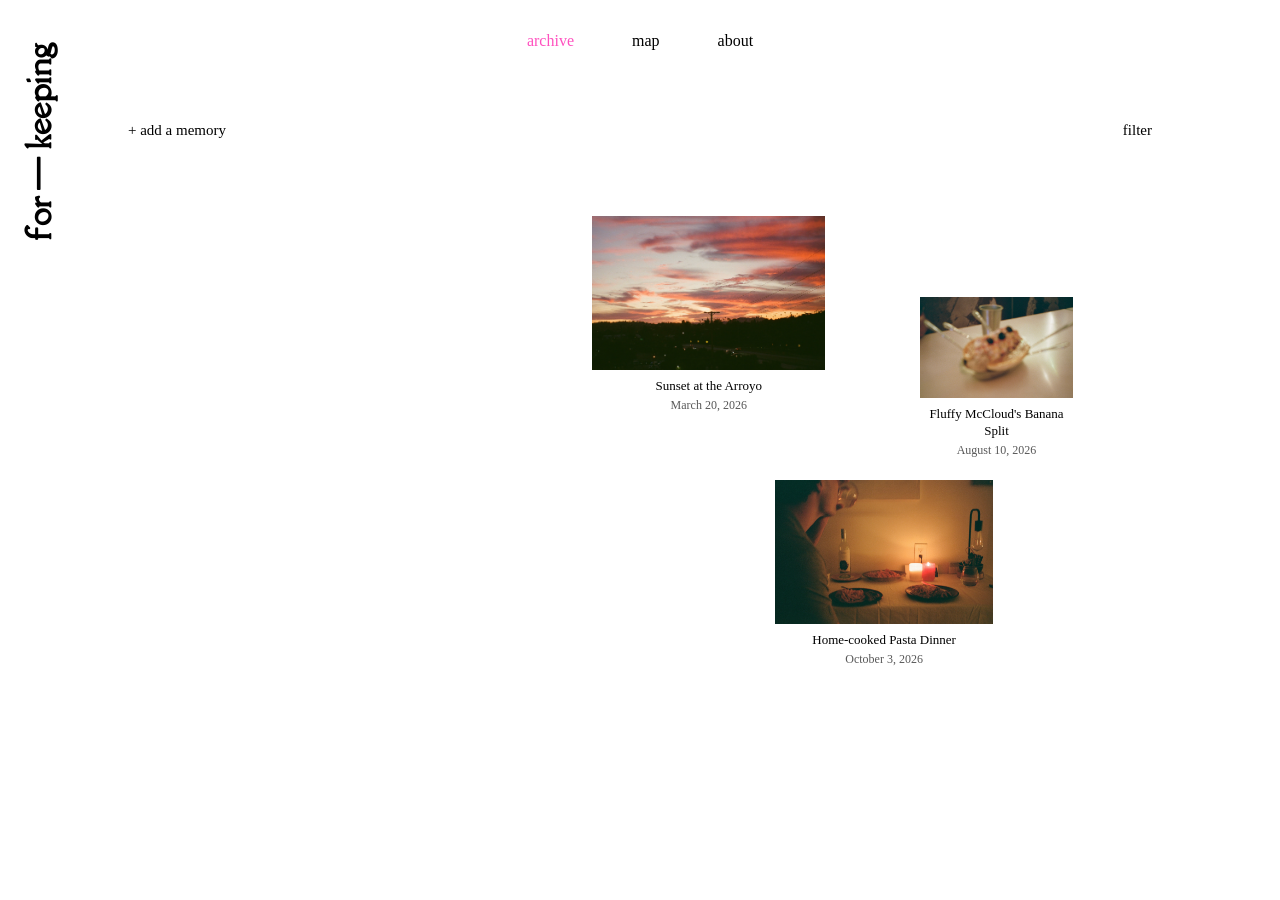
==== index.html @ 63344e78 "I remade the new homepage layout and the popup for each memory." ====
<!DOCTYPE html>
<html lang="en">
  <head>
    <meta charset="UTF-8" />
    <meta name="viewport" content="width=device-width, initial-scale=1.0" />

    <!-- title -->
    <title>for keeping</title>

    <!-- Link to CSS -->
    <link rel="stylesheet" href="css/style.css" />

    <!-- JAVASCRIPT FOR NAVIGATION AND FILTER PANEL -->
    <script>
      document.addEventListener('DOMContentLoaded', function() {

        // ---------- HAMBURGER MENU ----------

        var hamburger = document.querySelector('.mobile-menu');

        hamburger.addEventListener('click', function() {
          var menu = document.getElementById('menu');
          menu.classList.toggle('show');
        });


        // ---------- FILTER PANEL ----------

        var filterToggle = document.getElementById('filter-toggle');
        var filterPanel = document.getElementById('filter-panel');
        var closeFilter = document.getElementById('close-filter');

        function openFilters() {
          filterPanel.hidden = false;
          filterToggle.setAttribute('aria-expanded', 'true');
        }

        function closeFilters() {
          filterPanel.hidden = true;
          filterToggle.setAttribute('aria-expanded', 'false');
        }

        filterToggle.addEventListener('click', openFilters);
        closeFilter.addEventListener('click', closeFilters);

      });
    </script>
  </head>

  <body class="home">

    <!-- ---------- HEADER ---------- -->

    <header>

      <!-- Logo -->
      <h1><a href="index.html">for &mdash; keeping</a></h1>

      <!-- hamburger menu for tablet and mobile -->
      <span class="mobile-menu">&#8801;</span>

      <!-- Main navigation -->
      <nav>
        <ul id="menu">
          <li><a href="index.html" class="active">archive</a></li>
          <li><a href="map.html">map</a></li>
          <li><a href="about.html">about</a></li>
        </ul>
      </nav>

    </header>


    <!-- ---------- ARCHIVE CONTROLS ---------- -->

    <div class="archive-controls">

      <!-- Filter button and dropdown -->
      <div class="filter-wrapper">

        <button
          class="filter-toggle"
          id="filter-toggle"
          aria-expanded="false"
          aria-controls="filter-panel"
        >
          filter
        </button>

        <!-- Filter dropdown -->
        <aside class="filter-panel" id="filter-panel" hidden>

          <button
            class="close-filter"
            id="close-filter"
            aria-label="Close filters"
          >
            &times;
          </button>

          <p class="filter-heading">filter by</p>

          <div class="archive-filters">
            <button class="filter-button active" data-filter="all">all</button>
            <button class="filter-button" data-filter="comfort">comfort</button>
            <button class="filter-button" data-filter="wonder">wonder</button>
            <button class="filter-button" data-filter="savor">savor</button>
          </div>

        </aside>

      </div>

      <!-- Add memory button -->
      <button class="add-memory-button" id="add-memory-button">
        + add a memory
      </button>

    </div>


    <!-- ---------- MEMORY ARCHIVE ---------- -->

    <main id="archive">

      <!-- JavaScript will place the memory thumbnails inside this container -->
      <div id="memory-container"></div>

      <!-- ---------- MEMORY OVERLAY ---------- -->

      <div class="memory-overlay" id="memory-overlay" hidden>

        <div class="memory-overlay-content">

          <!-- Save button -->
          <button class="save-memory-button" id="save-memory-button">
            save
          </button>

          <!-- Close button -->
          <button class="close-overlay" aria-label="Close memory">
            &times;
          </button>

          <!-- Memory information will be added here by JavaScript -->
          <div id="memory-details"></div>

        </div>

      </div>


      <!-- ---------- ADD MEMORY OVERLAY ---------- -->

      <div class="memory-overlay" id="add-memory-overlay" hidden>

        <div class="memory-overlay-content add-memory-content">

          <!-- Close button -->
          <button
            class="close-overlay"
            id="close-add-memory"
            aria-label="Close add memory form"
          >
            &times;
          </button>

          <h2 class="add-memory-heading">add a memory</h2>

          <form id="add-memory-form">

            <!-- Title -->
            <label for="new-memory-title">title</label>
            <input
              type="text"
              id="new-memory-title"
              name="title"
              placeholder="Give this memory a title"
              required
            />

            <!-- Date -->
            <label for="new-memory-date">date</label>
            <input
              type="date"
              id="new-memory-date"
              name="date"
              required
            />

            <!-- Description -->
            <label for="new-memory-description">description</label>
            <textarea
              id="new-memory-description"
              name="description"
              placeholder="Write something about this memory..."
              rows="4"
            ></textarea>

            <!-- Tags -->
            <fieldset class="add-memory-tags">
              <legend>TAGS</legend>

              <label>
                <input type="checkbox" name="tags" value="comfort" />
                comfort
              </label>

              <label>
                <input type="checkbox" name="tags" value="wonder" />
                wonder
              </label>

              <label>
                <input type="checkbox" name="tags" value="savor" />
                savor
              </label>
            </fieldset>

            <!-- Media upload -->
            <label for="new-memory-media">PHOTOS AND VIDEOS</label>
            <input
              type="file"
              id="new-memory-media"
              name="media"
              accept="image/*,video/*"
              multiple
              required
            />

            <p class="upload-note">
              You can select multiple photos and videos.
            </p>

            <!-- Submit -->
            <button type="submit" class="submit-memory-button">
              SAVE MEMORY
            </button>

            <p id="add-memory-message" role="status"></p>

          </form>

        </div>

      </div>

    </main>


    <!-- ---------- JAVASCRIPT FILES ---------- -->

    <script src="js/memories.js" defer></script>
    <script src="js/storage.js" defer></script>
    <script src="js/archive.js" defer></script>

  </body>
</html>
---- css/style.css ----
@import url('https://fonts.googleapis.com/css2?family=Della+Respira&display=swap');


/* ---------- ROOT VARIABLES ---------- */

:root {
   --ink: #000000;
   --logoink: #000000;
   --paper: #fff;
   --accent: #ff51bf;
   --radius: rgb(229, 171, 185);
   --speed: 0.18s;

   --logofont: 'Della Respira', serif;
   --regfont: 'Times New Roman', serif;

   /* Archive layout parameters */
   --thumbnail-min: 90px;
   --thumbnail-max: 190px;

   /* Filter box colors */
   --filter-background: #f2f2f2;
   --filter-border: rgba(0, 0, 0, 0.3);
   --filter-hover: #e5e5e5;
}


/* ---------- GENERAL STYLING ---------- */

* {
   box-sizing: border-box;
}

body {
   font-family: var(--regfont);
   color: var(--ink);
   background: var(--paper);
   margin: 0;
}

html {
   scroll-behavior: smooth;
}


/* ---------- HEADER ---------- */

header {
   position: relative;
   z-index: 10;
}


/* Logo */

h1 {
   font-family: var(--logofont);
   color: var(--logoink);
   position: absolute;
   top: 15rem;
   left: 1rem;
   transform: rotate(-90deg);
   transform-origin: left top;
   margin: 0;
}

h1 a {
   color: var(--ink);
   text-decoration: none;
}

h1 a:hover {
   color: var(--accent);
}


/* Navigation */

nav {
   position: relative;
   z-index: 10;
   display: flex;
   justify-content: center;
}

nav ul {
   display: flex;
   flex-direction: row;
   justify-content: center;
   align-items: center;
   gap: 10px;
   list-style-type: none;
   margin: 0;
   padding: 1rem 0;
}

nav li {
   margin: 0;
}

nav a {
   display: block;
   padding: 1rem 1.5rem;
   color: var(--ink);
   text-decoration: none;
   transition: color 0.25s ease;
}

nav li a:hover {
   color: var(--accent);
}

nav a.active {
   color: var(--accent);
}


/* Hamburger menu */

.mobile-menu {
   display: none;
   cursor: pointer;
}


/* ---------- ARCHIVE CONTROLS ---------- */

/* 
   The controls are arranged in reverse order:
   filter appears on the right and add memory on the left.
*/

.archive-controls {
   position: relative;
   display: flex;
   justify-content: space-between;
   align-items: flex-start;
   flex-direction: row-reverse;
   width: 100%;
   margin: 2rem auto 1rem;

   /* Keeps both buttons slightly inward from the page edges */
   padding: 0 clamp(24px, 10vw, 160px);
}


/* Wrapper keeps the filter dropdown attached to its button */

.filter-wrapper {
   position: relative;
}


/* Shared button styling */

.filter-toggle,
.add-memory-button {
   background: none;
   border: none;
   padding: .5rem 0;
   color: var(--ink);
   font-family: var(--regfont);
   font-size: 15px;
   cursor: pointer;
   transition: color var(--speed) ease;
}

.filter-toggle:hover,
.add-memory-button:hover {
   color: var(--accent);
}


/* ---------- FILTER DROPDOWN ---------- */

/*
   The panel opens directly below the filter button.
   right: 0 aligns the panel's right edge with the button.
   Its width is limited so it stays inside the screen.
*/

.filter-panel {
   position: absolute;
   top: calc(100% + 12px);
   right: 0;
   left: auto;
   z-index: 50;

   width: min(280px, calc(100vw - 3rem));
   padding: 1.5rem;

   background: var(--filter-background);
   border: 1px solid var(--filter-border);
   box-shadow: 0 5px 18px rgba(0, 0, 0, .08);
}

/* Hides the panel until the filter button is clicked */

.filter-panel[hidden] {
   display: none;
}


/* Close button */

.close-filter {
   position: absolute;
   top: .8rem;
   right: 1rem;

   background: none;
   border: none;
   padding: 0;

   color: var(--ink);
   font-family: var(--regfont);
   font-size: 22px;
   line-height: 1;
   cursor: pointer;
}

.close-filter:hover {
   color: var(--accent);
}


/* Filter heading */

.filter-heading {
   margin: 0 0 1rem;
   font-size: 14px;
   text-transform: lowercase;
}


/* ---------- FILTER OPTIONS ---------- */

/*
   The filter options use a three-column grid.

   "All" occupies the entire first row.
   Comfort, Wonder, and Savor sit together on the second row.
*/

.archive-filters {
   display: grid;
   grid-template-columns: repeat(3, max-content);
   justify-content: start;
   align-items: center;
   column-gap: .5rem;
   row-gap: .65rem;
}


/* Individual filter buttons */

.filter-button {
   background: transparent;
   border: 1px solid var(--filter-border);
   border-radius: 0;
   padding: .4rem .6rem;

   color: var(--ink);
   font-family: var(--regfont);
   font-size: 14px;
   white-space: nowrap;
   cursor: pointer;

   transition:
      background-color var(--speed) ease,
      color var(--speed) ease,
      border-color var(--speed) ease;
}


/* The All option appears by itself on the first row */

.filter-button[data-filter="all"] {
   grid-column: 1 / -1;
   justify-self: start;
}


/* Hover state for the individual category buttons */

.filter-button:not([data-filter="all"]):hover {
   background: var(--filter-hover);
}


/* Selected category buttons */

.filter-button.active:not([data-filter="all"]) {
   background: var(--ink);
   border-color: var(--ink);
   color: white;
}


/* Add an X beside selected categories */

.filter-button.active:not([data-filter="all"])::after {
   content: " ×";
   margin-left: .35rem;
}


/* Hover state for the All option */

.filter-button[data-filter="all"]:hover {
   color: var(--accent);
}


/* Active All option */

.filter-button[data-filter="all"].active {
   background: var(--ink);
   border-color: var(--ink);
   color: white;
}


/* ---------- MEMORY ARCHIVE ---------- */

#archive {
   width: 100%;
   position: relative;
}


/* Container where JavaScript places memories */

#memory-container {
   position: relative;
   width: 100%;
   min-height: 80vh;
   padding: 2rem 8vw 8rem 10vw;
}


/* Individual memory */

.memory {
   position: absolute;
   margin: 0;
   cursor: pointer;
}


/* Memory thumbnail */

.memory-thumbnail {
   display: block;
   width: 100%;
   height: auto;
   object-fit: contain;
   transition: opacity 0.2s ease;
}

.memory:hover .memory-thumbnail {
   opacity: 0.8;
}


/* Memory caption */

.memory-caption {
   width: 100%;
   margin: 8px 0 0;
   font-family: var(--regfont);
   font-size: 13px;
   line-height: 1.3;
   text-align: center;
}

.memory-title {
   display: block;
   color: var(--ink);
   font-size: inherit;
}

.memory-date {
   display: block;
   color: var(--ink);
   opacity: 0.65;
   font-size: 12px;
   margin-top: 3px;
}


/* ---------- MEMORY OVERLAY ---------- */

.memory-overlay {
   position: fixed;
   inset: 0;
   z-index: 100;
   display: flex;
   justify-content: center;
   align-items: center;
   padding: 3rem;
   background: rgba(0, 0, 0, 0.4);
   overflow-y: auto;
}

.memory-overlay[hidden] {
   display: none;
}

.memory-overlay-content {
   position: relative;
   background: var(--paper);
   width: 85%;
   max-width: 900px;
   max-height: 85vh;
   overflow-y: auto;
   padding: 3rem;
}

.close-overlay {
   position: absolute;
   top: 1rem;
   right: 1.5rem;
   background: none;
   border: none;
   font-family: var(--regfont);
   font-size: 28px;
   cursor: pointer;
   color: var(--ink);
}

.close-overlay:hover {
   color: var(--accent);
}


/* ---------- MEMORY OVERLAY CONTENT ---------- */

.memory-detail-title {
   font-family: var(--regfont);
   font-size: 24px;
   font-weight: normal;
   margin: 0 0 .5rem;
}

.memory-detail-date {
   font-size: 13px;
   opacity: .65;
   margin: 0 0 1.5rem;
}

.memory-detail-description {
   font-size: 15px;
   line-height: 1.5;
   margin: 0 0 1.5rem;
}

.memory-detail-tags {
   display: flex;
   flex-wrap: wrap;
   gap: .5rem;
   margin-bottom: 2rem;
}

.memory-detail-tag {
   border: 1px solid var(--filter-border);
   padding: .3rem .6rem;
   font-size: 12px;
}

.memory-detail-media {
   display: flex;
   flex-direction: column;
   align-items: center;
   gap: 1.5rem;
   margin-top: 1rem;
}

.memory-detail-image,
.memory-detail-video {
   display: block;
   width: 100%;
   max-height: 65vh;
   object-fit: contain;
}


/* ---------- EDITABLE MEMORY INFORMATION ---------- */

/* Title */

.memory-detail-title {
   cursor: text;
   outline: none;
   border-radius: 2px;
   transition: background-color var(--speed) ease;
}

.memory-detail-title:hover,
.memory-detail-title:focus {
   background-color: #f2f2f2;
}


/* Date */

.memory-detail-date {
   display: block;
   border: none;
   background: transparent;
   padding: 3px;
   font-family: var(--regfont);
   font-size: 13px;
   color: var(--ink);
   opacity: .65;
   cursor: pointer;
}

.memory-detail-date:hover,
.memory-detail-date:focus {
   background-color: #f2f2f2;
   opacity: 1;
   outline: none;
}


/* Description */

.memory-detail-description {
   min-height: 1.5rem;
   cursor: text;
   outline: none;
   border-radius: 2px;
   transition: background-color var(--speed) ease;
}

.memory-detail-description:hover,
.memory-detail-description:focus {
   background-color: #f2f2f2;
}

.memory-detail-description:empty::before {
   content: attr(data-placeholder);
   color: #999;
}


/* Tags */

.memory-detail-tags-heading {
   font-size: 14px;
   margin-bottom: .5rem;
}

.memory-edit-media-heading {
   font-size: 14px;
   margin-bottom: .5rem;
}

.memory-detail-tags {
   display: flex;
   flex-wrap: wrap;
   gap: .5rem;
   margin-bottom: 2rem;
}

.memory-detail-tag {
   background: transparent;
   border: 1px solid var(--filter-border);
   border-radius: 0;
   padding: .3rem .6rem;
   font-family: var(--regfont);
   font-size: 12px;
   color: var(--ink);
   cursor: pointer;
   transition: background-color var(--speed) ease, color var(--speed) ease;
}

.memory-detail-tag:hover {
   background-color: var(--filter-hover);
}

.memory-detail-tag.selected {
   background-color: var(--ink);
   color: white;
   border-color: var(--ink);
}


/* Save and delete buttons */

#save-memory-button,
.memory-delete-button {
   display: inline-block;
   background: transparent;
   border: 1px solid var(--filter-border);
   border-radius: 0;
   padding: .3rem .6rem;


   font-family: var(--regfont);
   font-size: 12px;
   line-height: normal;
   color: var(--ink);

   cursor: pointer;
   transition: background-color var(--speed) ease, color var(--speed) ease;
}

#save-memory-button {
    margin-bottom: 2rem;
}

.memory-delete-button {
    margin-top: 2rem;
}

#save-memory-button:hover,
.memory-delete-button:hover {
   background-color: var(--filter-hover);
}

#save-memory-button:disabled,
.memory-delete-button:disabled {
   opacity: .5;
   cursor: default;
}


/* ---------- ADD MEMORY FORM ---------- */

.add-memory-content {
   text-align: left;
   max-width: 650px;
}

.add-memory-heading {
   font-family: var(--regfont);
   font-size: 24px;
   font-weight: normal;
   margin: 0 0 2rem;
}

#add-memory-form {
   display: flex;
   flex-direction: column;
   gap: .6rem;
}

#add-memory-form > label {
   font-size: 13px;
   margin-top: .8rem;
}

#add-memory-form input[type="text"],
#add-memory-form input[type="date"],
#add-memory-form textarea {
   width: 100%;
   box-sizing: border-box;
   padding: .7rem;
   border: 1px solid var(--filter-border);
   border-radius: 0;
   background: transparent;
   color: var(--ink);
   font-family: var(--regfont);
   font-size: 14px;
}

#add-memory-form textarea {
   resize: vertical;
   line-height: 1.5;
}

#add-memory-form input:focus,
#add-memory-form textarea:focus {
   outline: 1px solid var(--ink);
}

.add-memory-tags {
   display: flex;
   flex-wrap: wrap;
   gap: 1rem;
   border: none;
   padding: 0;
   margin: 1rem 0;
}

.add-memory-tags legend {
   font-size: 13px;
   margin-bottom: .8rem;
}

.add-memory-tags label {
   display: flex;
   align-items: center;
   gap: .4rem;
   font-size: 13px;
   cursor: pointer;
}

.add-memory-tags input {
   accent-color: var(--ink);
}

#new-memory-media {
   font-family: var(--regfont);
   font-size: 13px;
   max-width: 100%;
}

.upload-note {
   font-size: 12px;
   opacity: .6;
   margin: .2rem 0 1rem;
}

.submit-memory-button {
   align-self: flex-start;
   padding: .7rem 1.2rem;
   margin-top: 1rem;
   border: 1px solid var(--ink);
   border-radius: 0;
   background: var(--ink);
   color: white;
   font-family: var(--regfont);
   font-size: 13px;
   cursor: pointer;
   transition: background-color var(--speed) ease, color var(--speed) ease;
}

.submit-memory-button:hover {
   background: transparent;
   color: var(--ink);
}

.submit-memory-button:disabled {
   opacity: .5;
   cursor: wait;
}

#add-memory-message {
   font-size: 13px;
   margin-top: .5rem;
}




/* ---------- EDITABLE MEMORY MEDIA ---------- */

.memory-edit-media-list {
  display: flex;
  flex-direction: column;
  gap: 1.5rem;
}

.memory-edit-media-item {
  display: flex;
  flex-direction: column;
  align-items: flex-start;
  gap: .5rem;
}

.memory-edit-media-item img,
.memory-edit-media-item video {
  display: block;
  max-width: 100%;
  max-height: 450px;
  object-fit: contain;
}

.memory-media-remove-button,
.memory-add-media-label {
  display: inline-block;
  background: transparent;
  border: 1px solid var(--filter-border);
  border-radius: 0;
  padding: .3rem .6rem;
  font-family: var(--regfont);
  font-size: 12px;
  line-height: normal;
  color: var(--ink);
  cursor: pointer;
  transition: background-color var(--speed) ease;
}

.memory-media-remove-button:hover,
.memory-add-media-label:hover {
  background-color: var(--filter-hover);
}

.memory-add-media-label {
  display: inline-block;
  margin-top: 1rem;
  padding: 0;
  background: transparent;
  border: none;
  border-radius: 0;
  font-family: var(--regfont);
  font-size: 14px;
  line-height: normal;
  color: var(--ink);
  cursor: pointer;
  transition: opacity var(--speed) ease;
}

.memory-add-media-label:hover {
  opacity: .6;
}

.memory-add-media-input {
  display: none;
}

.memory-media-remove-button:disabled {
  opacity: .5;
  cursor: default;
}




/* ---------- TABLET ---------- */

@media screen and (min-width: 768px) and (max-width: 1024px) {

   /* Header */

   header {
      flex-direction: column;
      justify-content: center;
      align-items: stretch;
      text-align: center;
      padding: 0;
   }

   h1 {
      position: relative;
      top: auto;
      left: auto;
      transform: none;
      text-align: center;
      margin: 1rem 0;
   }


   /* Hamburger menu */

   .mobile-menu {
      display: block;
      font-size: 3rem;
      color: var(--ink);
      position: absolute;
      top: .5rem;
      left: 1rem;
      z-index: 30;
   }


   /* Navigation dropdown */

   nav ul {
      flex-direction: column;
      align-items: flex-start;
      position: absolute;
      top: 0;
      left: 1rem;
      width: 180px;
      background-color: white;
      padding: .5rem;
      opacity: 0;
      visibility: hidden;
      pointer-events: none;
      transition: opacity .2s ease, visibility .2s ease;
   }

   nav ul.show {
      opacity: 1;
      visibility: visible;
      pointer-events: auto;
   }

   nav ul li {
      width: 100%;
      text-align: left;
   }

   nav ul li a {
      padding: .7rem 1rem;
   }

   nav {
      width: 100%;
   }

   nav li {
      width: 100%;
   }


   /* Archive controls */

   .archive-controls {
      margin-top: 1.5rem;
      padding: 0 6vw;
   }


   /* Memory archive */

   #memory-container {
      padding: 2rem 5vw 6rem;
   }


   /* Memory overlay */

   .memory-overlay-content {
      width: 90%;
      padding: 2.5rem;
   }

}


/* ---------- MOBILE ---------- */

@media screen and (max-width: 767px) {

   /* Header */

   header {
      position: relative;
      z-index: 10;
      flex-direction: column;
      justify-content: center;
      align-items: stretch;
      text-align: center;
      padding: 0;
   }

   h1 {
      position: relative;
      top: auto;
      left: auto;
      transform: none;
      text-align: center;
      margin: 1rem 0;
   }


   /* Hamburger menu */

   .mobile-menu {
      display: block;
      font-size: 3rem;
      color: var(--ink);
      position: absolute;
      top: .5rem;
      left: 1rem;
      z-index: 30;
   }


   /* Navigation dropdown */

   nav ul {
      flex-direction: column;
      align-items: flex-start;
      position: absolute;
      top: 0;
      left: 1rem;
      width: 180px;
      background-color: white;
      padding: .5rem;
      z-index: 100;
      opacity: 0;
      visibility: hidden;
      pointer-events: none;
      transition: opacity .2s ease, visibility .2s ease;
   }

   nav ul.show {
      opacity: 1;
      visibility: visible;
      pointer-events: auto;
   }

   nav ul li {
      width: 100%;
      text-align: left;
   }

   nav ul li a {
      padding: .7rem 1rem;
   }

   nav {
      width: 100%;
   }

   nav li {
      width: 100%;
   }


   /* Archive controls */

   .archive-controls {
      padding: 0 1.5rem;
      margin: 1.5rem auto;
   }

   .filter-toggle,
   .add-memory-button {
      font-size: 14px;
   }

   .filter-panel {
      width: min(250px, calc(100vw - 3rem));
   }


   /* Memory archive */

   #memory-container {
      display: flex;
      flex-direction: column;
      align-items: center;
      gap: 3rem;
      padding: 2rem 1rem 6rem;
      min-height: 60vh;
   }

   .memory {
      position: relative;
      width: auto;
      max-width: 80%;
   }

   .memory-thumbnail {
      width: 100%;
      height: auto;
   }

   .memory-caption {
      font-size: 13px;
   }


   /* Memory overlay */

   .memory-overlay {
      padding: 1rem;
   }

   .memory-overlay-content {
      width: 100%;
      max-height: 90vh;
      padding: 2.5rem 1.25rem 1.5rem;
   }

}
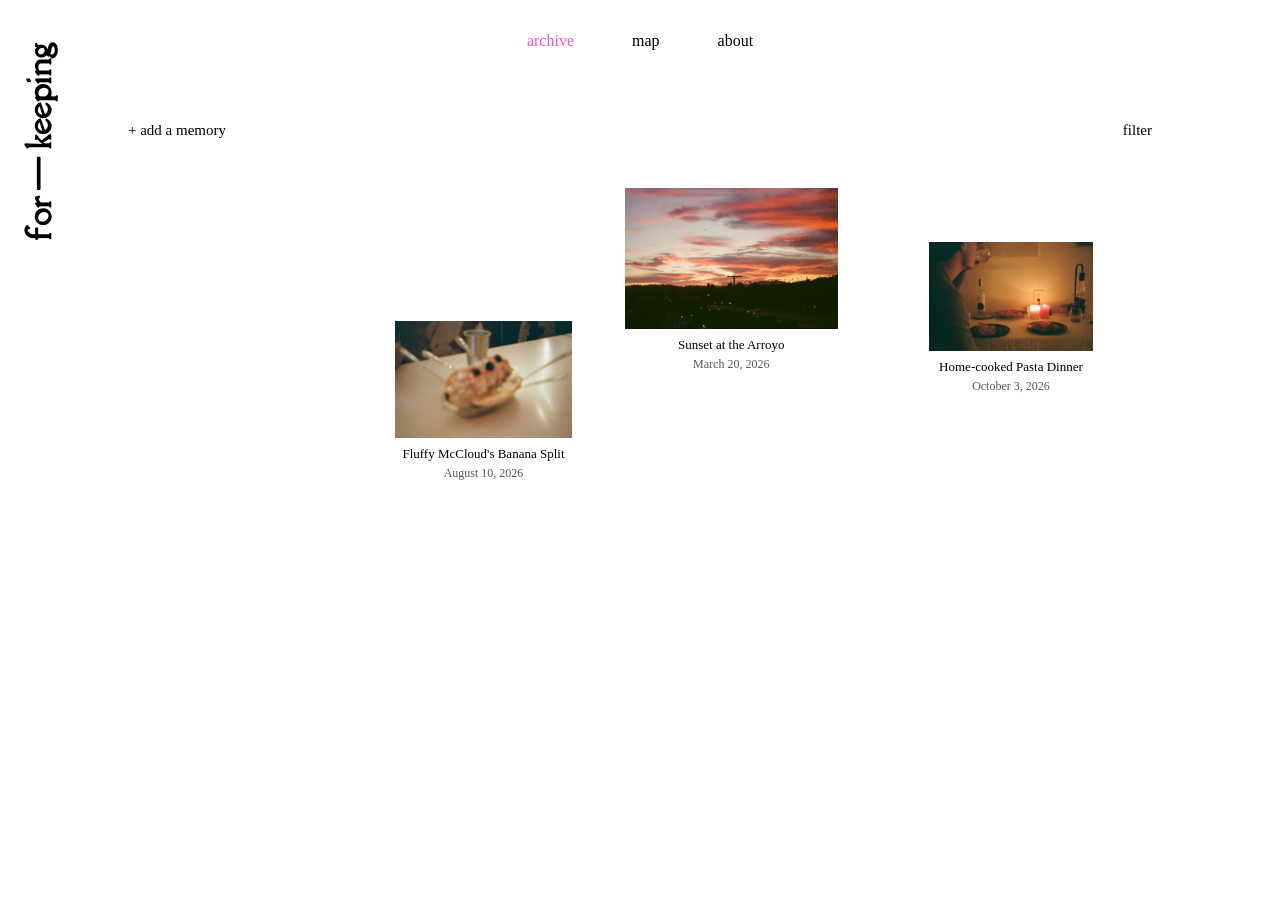
==== commit 4da9028f: "Testing the map feature by accessing it through Github pages" ====
--- a/index.html
+++ b/index.html
@@ -3,14 +3,11 @@
   <head>
     <meta charset="UTF-8" />
     <meta name="viewport" content="width=device-width, initial-scale=1.0" />
-
-    <!-- title -->
     <title>for keeping</title>
 
-    <!-- Link to CSS -->
     <link rel="stylesheet" href="css/style.css" />
-
-    <!-- JAVASCRIPT FOR NAVIGATION AND FILTER PANEL -->
+    <link rel="stylesheet" href="css/location.css" />
+
     <script>
       document.addEventListener('DOMContentLoaded', function() {
 
@@ -52,14 +49,8 @@
     <!-- ---------- HEADER ---------- -->
 
     <header>
-
-      <!-- Logo -->
       <h1><a href="index.html">for &mdash; keeping</a></h1>
-
-      <!-- hamburger menu for tablet and mobile -->
       <span class="mobile-menu">&#8801;</span>
-
-      <!-- Main navigation -->
       <nav>
         <ul id="menu">
           <li><a href="index.html" class="active">archive</a></li>
@@ -67,17 +58,13 @@
           <li><a href="about.html">about</a></li>
         </ul>
       </nav>
-
     </header>
 
 
     <!-- ---------- ARCHIVE CONTROLS ---------- -->
 
     <div class="archive-controls">
-
-      <!-- Filter button and dropdown -->
       <div class="filter-wrapper">
-
         <button
           class="filter-toggle"
           id="filter-toggle"
@@ -87,9 +74,7 @@
           filter
         </button>
 
-        <!-- Filter dropdown -->
         <aside class="filter-panel" id="filter-panel" hidden>
-
           <button
             class="close-filter"
             id="close-filter"
@@ -99,64 +84,45 @@
           </button>
 
           <p class="filter-heading">filter by</p>
-
           <div class="archive-filters">
             <button class="filter-button active" data-filter="all">all</button>
             <button class="filter-button" data-filter="comfort">comfort</button>
             <button class="filter-button" data-filter="wonder">wonder</button>
             <button class="filter-button" data-filter="savor">savor</button>
           </div>
-
         </aside>
-
       </div>
 
-      <!-- Add memory button -->
       <button class="add-memory-button" id="add-memory-button">
         + add a memory
       </button>
-
     </div>
 
 
     <!-- ---------- MEMORY ARCHIVE ---------- -->
 
     <main id="archive">
-
-      <!-- JavaScript will place the memory thumbnails inside this container -->
       <div id="memory-container"></div>
 
       <!-- ---------- MEMORY OVERLAY ---------- -->
 
       <div class="memory-overlay" id="memory-overlay" hidden>
-
         <div class="memory-overlay-content">
-
-          <!-- Save button -->
           <button class="save-memory-button" id="save-memory-button">
             save
           </button>
-
-          <!-- Close button -->
           <button class="close-overlay" aria-label="Close memory">
             &times;
           </button>
-
-          <!-- Memory information will be added here by JavaScript -->
           <div id="memory-details"></div>
-
         </div>
-
       </div>
 
 
       <!-- ---------- ADD MEMORY OVERLAY ---------- -->
 
       <div class="memory-overlay" id="add-memory-overlay" hidden>
-
         <div class="memory-overlay-content add-memory-content">
-
-          <!-- Close button -->
           <button
             class="close-overlay"
             id="close-add-memory"
@@ -168,8 +134,6 @@
           <h2 class="add-memory-heading">add a memory</h2>
 
           <form id="add-memory-form">
-
-            <!-- Title -->
             <label for="new-memory-title">title</label>
             <input
               type="text"
@@ -179,7 +143,6 @@
               required
             />
 
-            <!-- Date -->
             <label for="new-memory-date">date</label>
             <input
               type="date"
@@ -188,7 +151,6 @@
               required
             />
 
-            <!-- Description -->
             <label for="new-memory-description">description</label>
             <textarea
               id="new-memory-description"
@@ -197,27 +159,22 @@
               rows="4"
             ></textarea>
 
-            <!-- Tags -->
             <fieldset class="add-memory-tags">
               <legend>TAGS</legend>
-
               <label>
                 <input type="checkbox" name="tags" value="comfort" />
                 comfort
               </label>
-
               <label>
                 <input type="checkbox" name="tags" value="wonder" />
                 wonder
               </label>
-
               <label>
                 <input type="checkbox" name="tags" value="savor" />
                 savor
               </label>
             </fieldset>
 
-            <!-- Media upload -->
             <label for="new-memory-media">PHOTOS AND VIDEOS</label>
             <input
               type="file"
@@ -232,19 +189,13 @@
               You can select multiple photos and videos.
             </p>
 
-            <!-- Submit -->
             <button type="submit" class="submit-memory-button">
               SAVE MEMORY
             </button>
-
             <p id="add-memory-message" role="status"></p>
-
           </form>
-
         </div>
-
       </div>
-
     </main>
 
 
@@ -253,6 +204,7 @@
     <script src="js/memories.js" defer></script>
     <script src="js/storage.js" defer></script>
     <script src="js/archive.js" defer></script>
+    <script src="js/location-picker.js" defer></script>
 
   </body>
 </html>
--- a/css/location.css
+++ b/css/location.css
@@ -0,0 +1,83 @@
+/* ---------- LOCATION PICKER ---------- */
+
+.location-picker {
+  position: relative;
+  width: 100%;
+  margin: 8px 0 18px;
+  font-family: var(--regfont, "Times New Roman", serif);
+}
+
+.location-search-input {
+  box-sizing: border-box;
+  width: 100%;
+  padding: 10px 11px;
+  border: 1px solid rgba(0, 0, 0, 0.28);
+  border-radius: 0;
+  background: white;
+  color: var(--ink, #000);
+  font: inherit;
+}
+
+.location-search-input:focus {
+  outline: 1px solid var(--ink, #000);
+  outline-offset: 1px;
+}
+
+.location-suggestions {
+  position: absolute;
+  z-index: 20;
+  top: 40px;
+  left: 0;
+  width: 100%;
+  max-height: 210px;
+  overflow-y: auto;
+  background: white;
+  border: 1px solid rgba(0, 0, 0, 0.25);
+  box-shadow: 0 5px 14px rgba(0, 0, 0, 0.08);
+}
+
+.location-suggestions[hidden] {
+  display: none;
+}
+
+.location-suggestion {
+  display: block;
+  width: 100%;
+  padding: 10px 11px;
+  border: 0;
+  border-bottom: 1px solid rgba(0, 0, 0, 0.09);
+  background: white;
+  color: var(--ink, #000);
+  text-align: left;
+  font: inherit;
+  cursor: pointer;
+}
+
+.location-suggestion:hover,
+.location-suggestion:focus {
+  background: #f2f2f2;
+}
+
+.location-picker-controls {
+  display: flex;
+  justify-content: space-between;
+  align-items: baseline;
+  gap: 12px;
+  margin-top: 6px;
+  font-size: 0.9rem;
+}
+
+.selected-location-label {
+  color: rgba(0, 0, 0, 0.65);
+}
+
+.location-clear-button {
+  padding: 0;
+  border: 0;
+  background: transparent;
+  color: var(--ink, #000);
+  text-decoration: underline;
+  font: inherit;
+  cursor: pointer;
+  white-space: nowrap;
+}
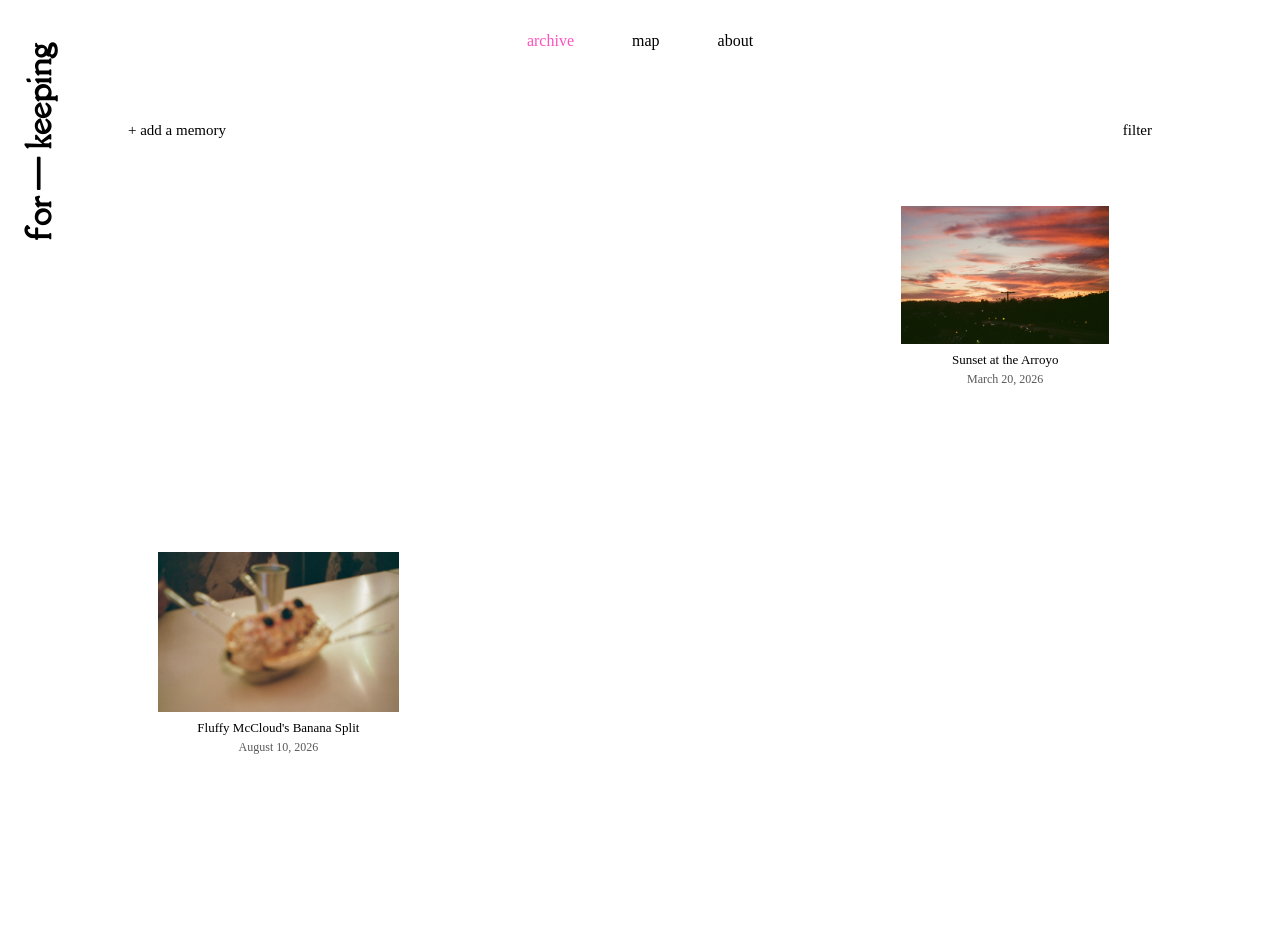
==== commit 311809a1: "Saving everything just in case for now" ====
--- a/index.html
+++ b/index.html
@@ -11,7 +11,7 @@
     <script>
       document.addEventListener('DOMContentLoaded', function() {
 
-        // ---------- HAMBURGER MENU ----------
+        // HAMBURGER MENU 
 
         var hamburger = document.querySelector('.mobile-menu');
 
@@ -21,7 +21,7 @@
         });
 
 
-        // ---------- FILTER PANEL ----------
+        // FILTER PANEL 
 
         var filterToggle = document.getElementById('filter-toggle');
         var filterPanel = document.getElementById('filter-panel');
@@ -46,7 +46,7 @@
 
   <body class="home">
 
-    <!-- ---------- HEADER ---------- -->
+    <!--  HEADER -->
 
     <header>
       <h1><a href="index.html">for &mdash; keeping</a></h1>
@@ -61,7 +61,7 @@
     </header>
 
 
-    <!-- ---------- ARCHIVE CONTROLS ---------- -->
+    <!--ARCHIVE CONTROLS -->
 
     <div class="archive-controls">
       <div class="filter-wrapper">
@@ -99,12 +99,12 @@
     </div>
 
 
-    <!-- ---------- MEMORY ARCHIVE ---------- -->
+    <!--  MEMORY ARCHIVE -->
 
     <main id="archive">
       <div id="memory-container"></div>
 
-      <!-- ---------- MEMORY OVERLAY ---------- -->
+      <!--  MEMORY OVERLAY  -->
 
       <div class="memory-overlay" id="memory-overlay" hidden>
         <div class="memory-overlay-content">
@@ -119,7 +119,7 @@
       </div>
 
 
-      <!-- ---------- ADD MEMORY OVERLAY ---------- -->
+      <!--  ADD MEMORY OVERLAY -->
 
       <div class="memory-overlay" id="add-memory-overlay" hidden>
         <div class="memory-overlay-content add-memory-content">
@@ -199,7 +199,7 @@
     </main>
 
 
-    <!-- ---------- JAVASCRIPT FILES ---------- -->
+    <!--  JAVASCRIPT FILES  -->
 
     <script src="js/memories.js" defer></script>
     <script src="js/storage.js" defer></script>
